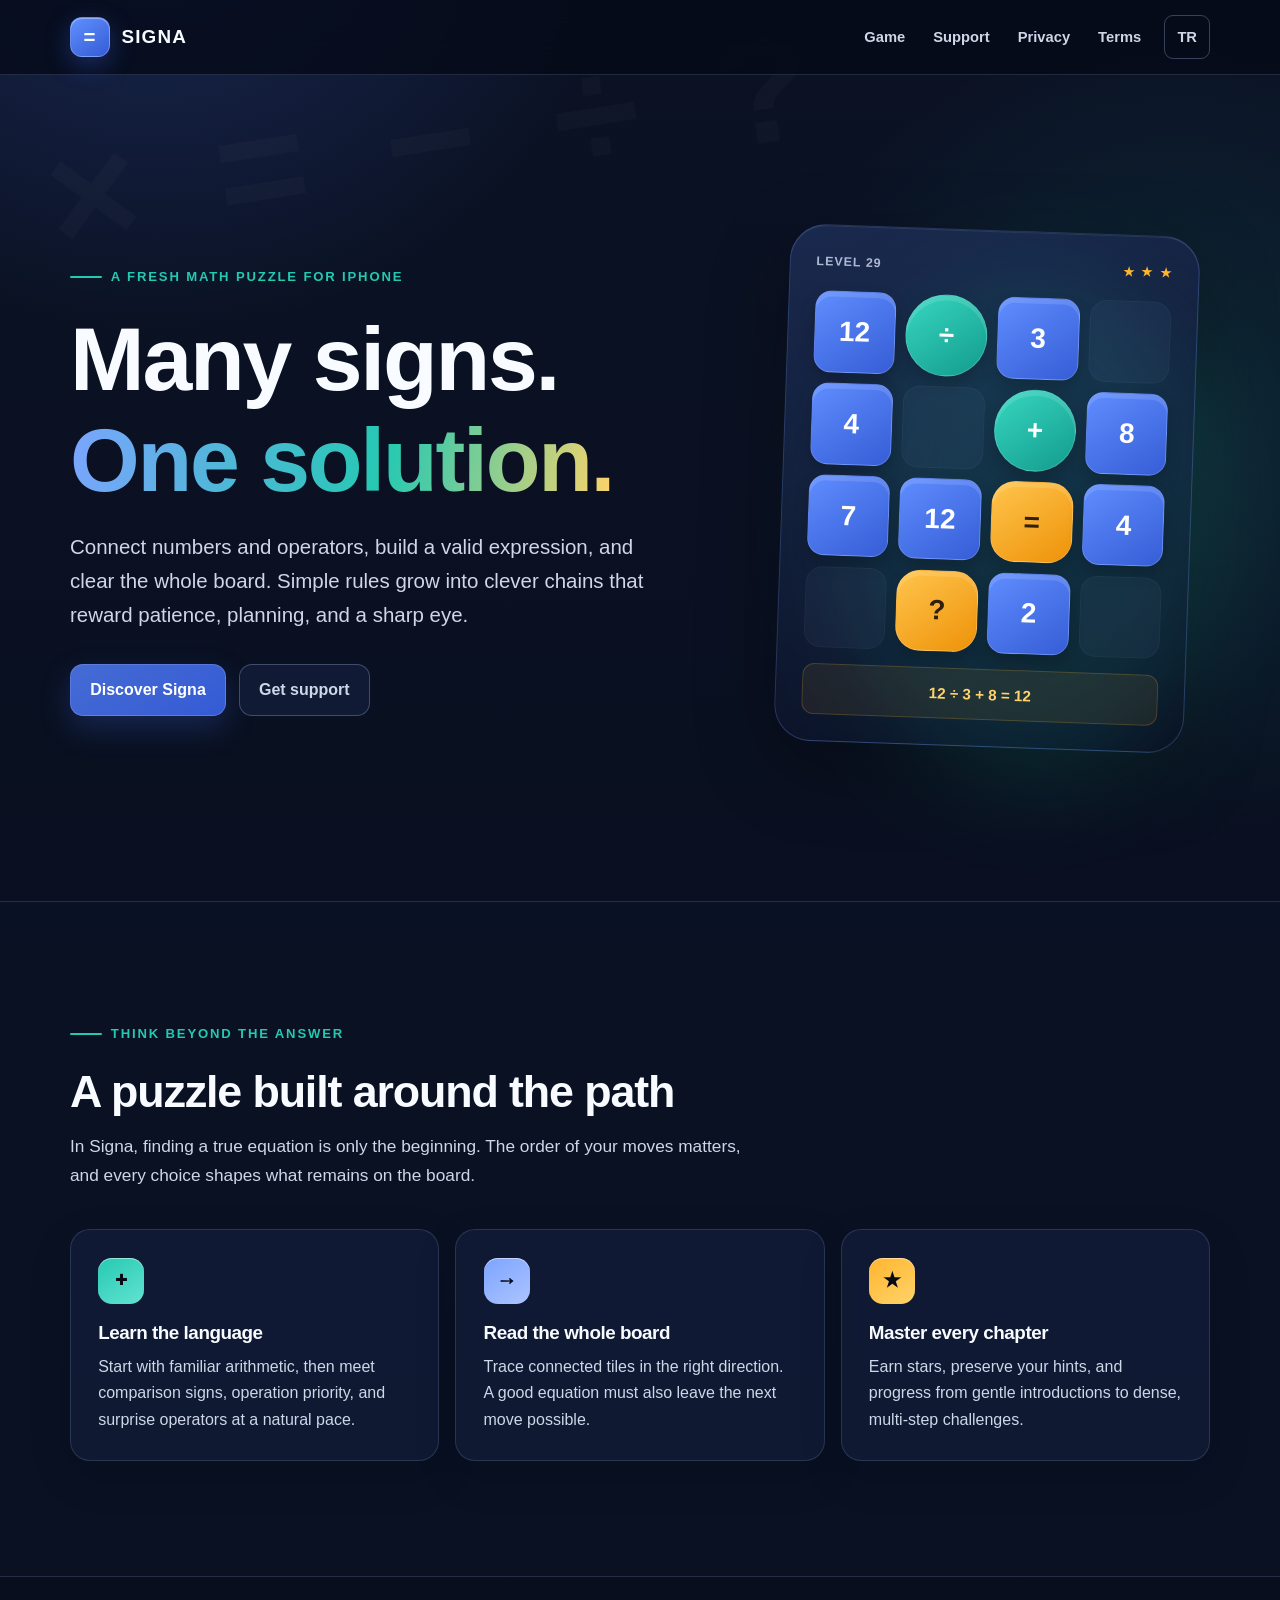
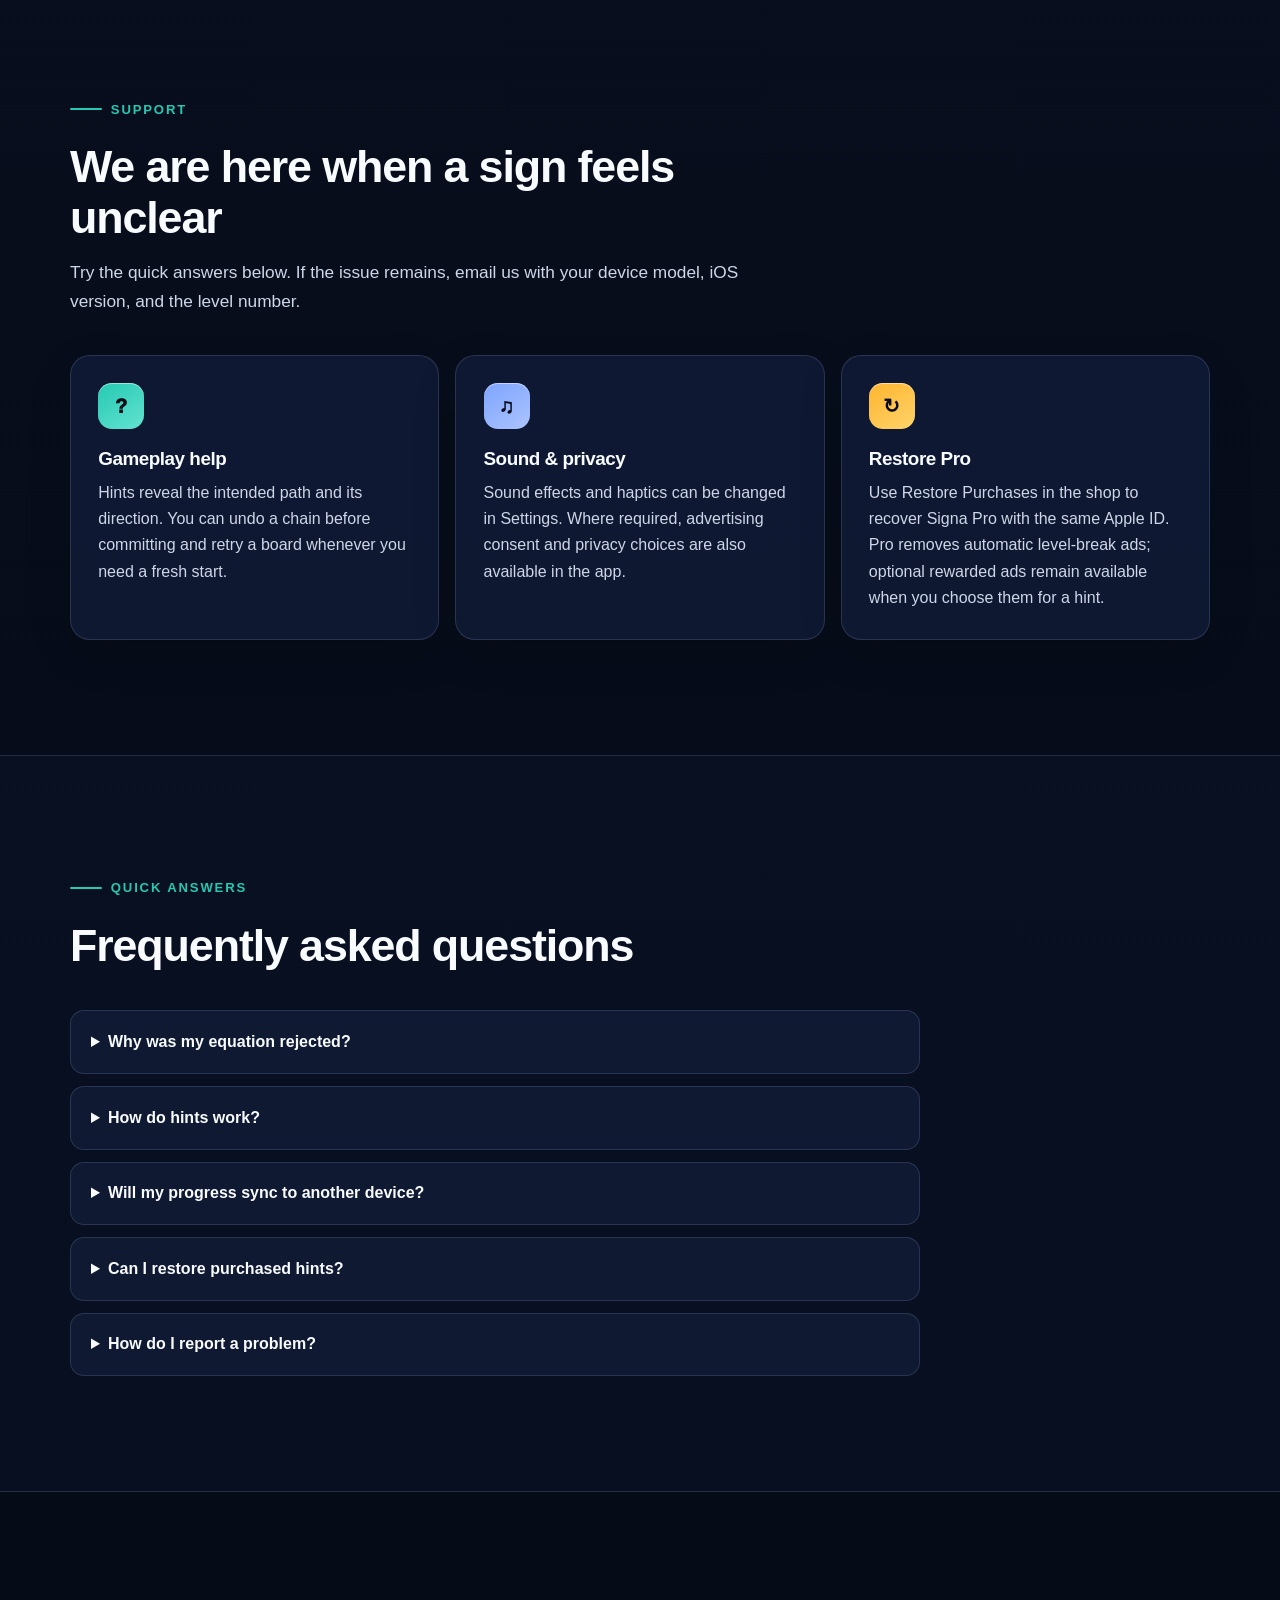
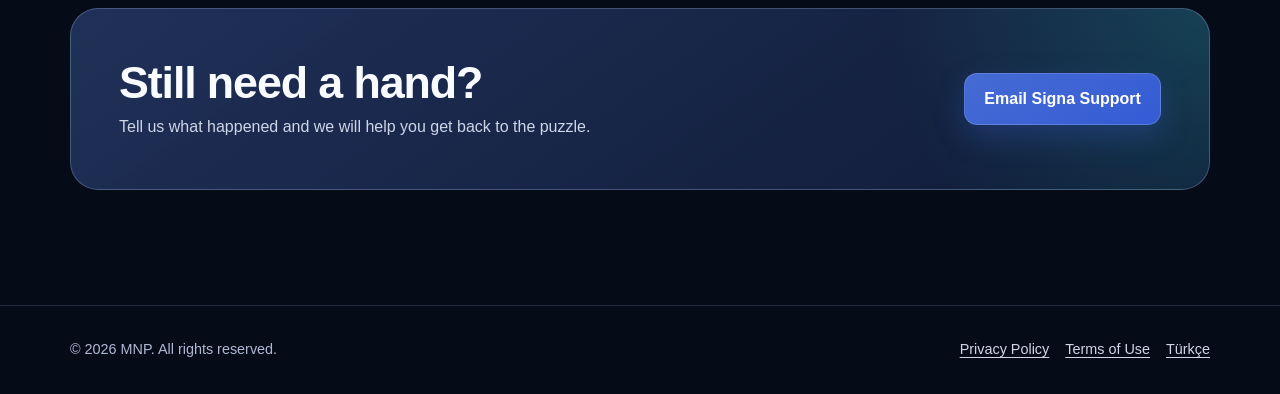
==== index.html @ b0ca20c3 "Add Signa support and legal pages" ====
<!doctype html>
<html lang="en">
<head>
  <meta charset="utf-8">
  <meta name="viewport" content="width=device-width, initial-scale=1">
  <meta name="theme-color" content="#0b1224">
  <meta name="description" content="Signa is a focused math puzzle game where numbers, operators, and logic connect into one satisfying solution.">
  <title>Signa: Math Puzzle — Think in signs</title>
  <link rel="stylesheet" href="styles.css">
</head>
<body>
  <a class="skip-link" href="#main">Skip to content</a>

  <header class="site-header">
    <div class="header-inner">
      <a class="brand" href="index.html" aria-label="Signa home">
        <span class="brand-mark" aria-hidden="true">=</span>
        <span>Signa</span>
      </a>
      <nav class="site-nav" aria-label="Main navigation">
        <a href="#game">Game</a>
        <a href="#support">Support</a>
        <a href="privacy.html">Privacy</a>
        <a href="terms.html">Terms</a>
        <a class="language-link" href="index-tr.html" lang="tr" hreflang="tr">TR</a>
      </nav>
    </div>
  </header>

  <main id="main">
    <section class="container hero" aria-labelledby="hero-title">
      <div class="hero-copy">
        <span class="eyebrow">A fresh math puzzle for iPhone</span>
        <h1 id="hero-title">Many signs.<br><span class="gradient-text">One solution.</span></h1>
        <p>Connect numbers and operators, build a valid expression, and clear the whole board. Simple rules grow into clever chains that reward patience, planning, and a sharp eye.</p>
        <div class="actions">
          <a class="button" href="#game">Discover Signa</a>
          <a class="button button-secondary" href="mailto:mnpekdemir.apps@gmail.com?subject=Signa%20Support">Get support</a>
        </div>
      </div>

      <div class="game-preview" role="group" aria-label="Stylized Signa puzzle board">
        <div class="preview-top">
          <span>Level 29</span>
          <span class="stars" role="img" aria-label="Three stars">★ ★ ★</span>
        </div>
        <div class="tile-grid" aria-hidden="true">
          <span class="tile">12</span><span class="tile op">÷</span><span class="tile">3</span><span class="tile empty"></span>
          <span class="tile">4</span><span class="tile empty"></span><span class="tile op">+</span><span class="tile">8</span>
          <span class="tile">7</span><span class="tile">12</span><span class="tile equal">=</span><span class="tile">4</span>
          <span class="tile empty"></span><span class="tile equal">?</span><span class="tile">2</span><span class="tile empty"></span>
        </div>
        <p class="preview-equation">12 ÷ 3 + 8 = 12</p>
      </div>
    </section>

    <section class="section section-muted" id="game" aria-labelledby="game-title">
      <div class="container">
        <div class="section-heading">
          <span class="eyebrow">Think beyond the answer</span>
          <h2 id="game-title">A puzzle built around the path</h2>
          <p>In Signa, finding a true equation is only the beginning. The order of your moves matters, and every choice shapes what remains on the board.</p>
        </div>
        <div class="feature-grid">
          <article class="card">
            <span class="icon-chip" aria-hidden="true">+</span>
            <h3>Learn the language</h3>
            <p>Start with familiar arithmetic, then meet comparison signs, operation priority, and surprise operators at a natural pace.</p>
          </article>
          <article class="card">
            <span class="icon-chip" aria-hidden="true">→</span>
            <h3>Read the whole board</h3>
            <p>Trace connected tiles in the right direction. A good equation must also leave the next move possible.</p>
          </article>
          <article class="card">
            <span class="icon-chip" aria-hidden="true">★</span>
            <h3>Master every chapter</h3>
            <p>Earn stars, preserve your hints, and progress from gentle introductions to dense, multi-step challenges.</p>
          </article>
        </div>
      </div>
    </section>

    <section class="section" id="support" aria-labelledby="support-title">
      <div class="container">
        <div class="section-heading">
          <span class="eyebrow">Support</span>
          <h2 id="support-title">We are here when a sign feels unclear</h2>
          <p>Try the quick answers below. If the issue remains, email us with your device model, iOS version, and the level number.</p>
        </div>

        <div class="support-grid">
          <article class="card">
            <span class="icon-chip" aria-hidden="true">?</span>
            <h3>Gameplay help</h3>
            <p>Hints reveal the intended path and its direction. You can undo a chain before committing and retry a board whenever you need a fresh start.</p>
          </article>
          <article class="card">
            <span class="icon-chip" aria-hidden="true">♫</span>
            <h3>Sound &amp; privacy</h3>
            <p>Sound effects and haptics can be changed in Settings. Where required, advertising consent and privacy choices are also available in the app.</p>
          </article>
          <article class="card">
            <span class="icon-chip" aria-hidden="true">↻</span>
            <h3>Restore Pro</h3>
            <p>Use Restore Purchases in the shop to recover Signa Pro with the same Apple ID. Pro removes automatic level-break ads; optional rewarded ads remain available when you choose them for a hint.</p>
          </article>
        </div>
      </div>
    </section>

    <section class="section section-muted" aria-labelledby="faq-title">
      <div class="container">
        <div class="section-heading">
          <span class="eyebrow">Quick answers</span>
          <h2 id="faq-title">Frequently asked questions</h2>
        </div>
        <div class="faq-list">
          <details>
            <summary>Why was my equation rejected?</summary>
            <p>A chain must follow connected tiles in sequence, use a supported expression, and satisfy the board's rule. The complete board may require a specific order even when another partial equation is mathematically true. If a valid chain appears to be rejected, send us the level number and a screenshot.</p>
          </details>
          <details>
            <summary>How do hints work?</summary>
            <p>A hint shows the next intended chain and its direction. You can earn or purchase additional hints in the shop. Rewarded ads may also grant one hint when available.</p>
          </details>
          <details>
            <summary>Will my progress sync to another device?</summary>
            <p>Signa does not currently use player accounts or cloud progress sync. Progress, settings, and hint balance are stored locally on your device and may be lost if the app is deleted.</p>
          </details>
          <details>
            <summary>Can I restore purchased hints?</summary>
            <p>Hint packs are consumable purchases and Apple does not restore consumables. Unused hints have no time-based expiry while their local app data remains available. The non-consumable Pro purchase can be restored.</p>
          </details>
          <details>
            <summary>How do I report a problem?</summary>
            <p>Email <a href="mailto:mnpekdemir.apps@gmail.com?subject=Signa%20Bug%20Report">mnpekdemir.apps@gmail.com</a>. Please include the level number, device model, iOS version, and a screenshot or short screen recording when possible.</p>
          </details>
        </div>
      </div>
    </section>

    <section class="section" aria-labelledby="contact-title">
      <div class="container contact-panel">
        <div>
          <h2 id="contact-title">Still need a hand?</h2>
          <p>Tell us what happened and we will help you get back to the puzzle.</p>
        </div>
        <a class="button" href="mailto:mnpekdemir.apps@gmail.com?subject=Signa%20Support">Email Signa Support</a>
      </div>
    </section>
  </main>

  <footer class="site-footer">
    <div class="container footer-inner">
      <span>© 2026 MNP. All rights reserved.</span>
      <nav class="footer-links" aria-label="Footer navigation">
        <a href="privacy.html">Privacy Policy</a>
        <a href="terms.html">Terms of Use</a>
        <a href="index-tr.html" lang="tr" hreflang="tr">Türkçe</a>
      </nav>
    </div>
  </footer>
</body>
</html>
---- styles.css ----
:root {
  color-scheme: dark;
  --navy-950: #060b18;
  --navy-900: #0b1224;
  --navy-850: #101a33;
  --navy-800: #15213f;
  --navy-700: #24345f;
  --ink: #f8fbff;
  --muted: #aeb9d4;
  --muted-strong: #ced6e8;
  --blue: #4f7cff;
  --blue-light: #7ca4ff;
  --teal: #25c9b2;
  --gold: #ffb52e;
  --gold-light: #ffd36a;
  --red: #ff7085;
  --border: rgba(159, 179, 225, 0.18);
  --border-strong: rgba(159, 179, 225, 0.32);
  --surface: rgba(18, 29, 57, 0.78);
  --surface-strong: #121d39;
  --shadow: 0 24px 80px rgba(0, 0, 0, 0.32);
  --radius-xl: 28px;
  --radius-lg: 20px;
  --radius-md: 14px;
  --max-width: 1140px;
}

*,
*::before,
*::after {
  box-sizing: border-box;
}

html {
  scroll-behavior: smooth;
}

body {
  min-width: 320px;
  margin: 0;
  color: var(--ink);
  background:
    radial-gradient(circle at 12% -4%, rgba(79, 124, 255, 0.24), transparent 30rem),
    radial-gradient(circle at 92% 12%, rgba(37, 201, 178, 0.13), transparent 26rem),
    linear-gradient(180deg, var(--navy-900), var(--navy-950) 75%);
  font-family: -apple-system, BlinkMacSystemFont, "Segoe UI", Roboto, Helvetica, Arial, sans-serif;
  font-size: 16px;
  line-height: 1.65;
  -webkit-font-smoothing: antialiased;
}

body::before {
  position: fixed;
  inset: 0;
  z-index: -1;
  pointer-events: none;
  content: "+   ×   =   −   ÷   ?";
  color: rgba(255, 255, 255, 0.018);
  font-size: clamp(3rem, 11vw, 10rem);
  font-weight: 900;
  letter-spacing: 0.11em;
  line-height: 2.1;
  overflow: hidden;
  transform: rotate(-9deg) scale(1.12);
}

a {
  color: var(--blue-light);
  text-underline-offset: 0.2em;
  text-decoration-thickness: 0.08em;
}

a:hover {
  color: #a9c2ff;
}

a:focus-visible,
button:focus-visible,
summary:focus-visible {
  outline: 3px solid var(--gold);
  outline-offset: 4px;
  border-radius: 5px;
}

img,
svg {
  display: block;
  max-width: 100%;
}

h1,
h2,
h3 {
  margin-top: 0;
  color: var(--ink);
  line-height: 1.13;
  letter-spacing: -0.025em;
}

h1 {
  margin-bottom: 1.2rem;
  font-size: clamp(2.75rem, 7vw, 5.6rem);
  font-weight: 850;
}

h2 {
  margin-bottom: 1rem;
  font-size: clamp(1.8rem, 3.6vw, 2.8rem);
  font-weight: 800;
}

h3 {
  margin-bottom: 0.65rem;
  font-size: 1.18rem;
  font-weight: 760;
}

p {
  margin: 0 0 1rem;
}

ul,
ol {
  padding-left: 1.35rem;
}

li + li {
  margin-top: 0.45rem;
}

.skip-link {
  position: fixed;
  top: 0.75rem;
  left: 0.75rem;
  z-index: 100;
  padding: 0.7rem 1rem;
  color: var(--navy-950);
  background: var(--gold);
  border-radius: 10px;
  font-weight: 800;
  transform: translateY(-160%);
}

.skip-link:focus {
  transform: translateY(0);
}

.site-header {
  position: sticky;
  top: 0;
  z-index: 20;
  border-bottom: 1px solid var(--border);
  background: rgba(6, 11, 24, 0.8);
  -webkit-backdrop-filter: blur(18px);
  backdrop-filter: blur(18px);
}

.header-inner,
.container {
  width: min(calc(100% - 2rem), var(--max-width));
  margin-inline: auto;
}

.header-inner {
  display: flex;
  align-items: center;
  justify-content: space-between;
  min-height: 74px;
  gap: 1.5rem;
}

.brand {
  display: inline-flex;
  align-items: center;
  gap: 0.72rem;
  color: var(--ink);
  font-size: 1.18rem;
  font-weight: 850;
  letter-spacing: 0.06em;
  text-decoration: none;
  text-transform: uppercase;
}

.brand:hover {
  color: var(--ink);
}

.brand-mark {
  display: grid;
  width: 40px;
  aspect-ratio: 1;
  place-items: center;
  color: white;
  background: linear-gradient(145deg, #6090ff, #355bd5);
  border: 1px solid rgba(255, 255, 255, 0.22);
  border-radius: 12px;
  box-shadow: 0 8px 25px rgba(59, 98, 223, 0.35), inset 0 1px rgba(255, 255, 255, 0.35);
  font-size: 1.28rem;
  line-height: 1;
}

.site-nav {
  display: flex;
  align-items: center;
  justify-content: flex-end;
  gap: 0.25rem;
}

.site-nav a {
  padding: 0.55rem 0.75rem;
  color: var(--muted-strong);
  border-radius: 9px;
  font-size: 0.92rem;
  font-weight: 700;
  text-decoration: none;
}

.site-nav a:hover,
.site-nav a[aria-current="page"] {
  color: white;
  background: rgba(124, 164, 255, 0.11);
}

.language-link {
  margin-left: 0.45rem;
  border: 1px solid var(--border-strong);
}

.hero {
  position: relative;
  display: grid;
  grid-template-columns: minmax(0, 1.15fr) minmax(280px, 0.85fr);
  align-items: center;
  min-height: calc(100vh - 74px);
  padding-block: 5.5rem;
  gap: clamp(3rem, 7vw, 7rem);
}

.eyebrow {
  display: inline-flex;
  align-items: center;
  gap: 0.55rem;
  margin-bottom: 1.3rem;
  color: var(--teal);
  font-size: 0.82rem;
  font-weight: 800;
  letter-spacing: 0.14em;
  text-transform: uppercase;
}

.eyebrow::before {
  width: 2rem;
  height: 2px;
  content: "";
  background: currentColor;
  border-radius: 999px;
}

.gradient-text {
  color: transparent;
  background: linear-gradient(100deg, var(--blue-light), var(--teal) 58%, var(--gold-light));
  -webkit-background-clip: text;
  background-clip: text;
}

.hero-copy > p {
  max-width: 41rem;
  color: var(--muted-strong);
  font-size: clamp(1.08rem, 2vw, 1.28rem);
}

.actions {
  display: flex;
  flex-wrap: wrap;
  margin-top: 2rem;
  gap: 0.8rem;
}

.button {
  display: inline-flex;
  align-items: center;
  justify-content: center;
  min-height: 50px;
  padding: 0.75rem 1.2rem;
  color: white;
  background: linear-gradient(145deg, #456bd4, #355bd5);
  border: 1px solid rgba(255, 255, 255, 0.16);
  border-radius: 13px;
  box-shadow: 0 12px 30px rgba(61, 100, 220, 0.26);
  font-weight: 800;
  text-decoration: none;
}

.button:hover {
  color: white;
  transform: translateY(-1px);
}

.button-secondary {
  color: var(--muted-strong);
  background: rgba(20, 32, 62, 0.7);
  border-color: var(--border-strong);
  box-shadow: none;
}

.button-secondary:hover {
  color: white;
}

.game-preview {
  position: relative;
  width: min(100%, 410px);
  margin-inline: auto;
  padding: clamp(1rem, 3vw, 1.6rem);
  background: linear-gradient(160deg, rgba(27, 43, 81, 0.95), rgba(8, 15, 32, 0.96));
  border: 1px solid rgba(124, 164, 255, 0.24);
  border-radius: 36px;
  box-shadow: var(--shadow), inset 0 1px rgba(255, 255, 255, 0.08);
  transform: rotate(2deg);
}

.game-preview::after {
  position: absolute;
  inset: 8% -8% -8% 15%;
  z-index: -1;
  content: "";
  background: rgba(37, 201, 178, 0.12);
  filter: blur(45px);
  border-radius: 50%;
}

.preview-top {
  display: flex;
  align-items: center;
  justify-content: space-between;
  margin-bottom: 1.2rem;
  color: var(--muted);
  font-size: 0.78rem;
  font-weight: 800;
  letter-spacing: 0.08em;
  text-transform: uppercase;
}

.stars {
  color: var(--gold);
  letter-spacing: 0.13rem;
}

.tile-grid {
  display: grid;
  grid-template-columns: repeat(4, 1fr);
  gap: 0.65rem;
}

.tile {
  display: grid;
  aspect-ratio: 1;
  place-items: center;
  color: white;
  background: linear-gradient(145deg, #5f8dff, #365dd6);
  border: 1px solid rgba(255, 255, 255, 0.16);
  border-radius: 17px;
  box-shadow: inset 0 5px rgba(255, 255, 255, 0.12), 0 8px 16px rgba(0, 0, 0, 0.18);
  font-size: clamp(1.05rem, 3.3vw, 1.75rem);
  font-weight: 900;
}

.tile.op {
  background: linear-gradient(145deg, #37d7c0, #139b8d);
  border-radius: 50%;
}

.tile.equal {
  color: #302009;
  background: linear-gradient(145deg, #ffc54d, #ee9209);
  border-radius: 30%;
}

.tile.empty {
  background: rgba(150, 167, 207, 0.055);
  border-color: rgba(150, 167, 207, 0.06);
  box-shadow: none;
}

.preview-equation {
  margin: 1rem 0 0;
  padding: 0.75rem 1rem;
  color: var(--gold-light);
  background: rgba(255, 181, 46, 0.08);
  border: 1px solid rgba(255, 181, 46, 0.2);
  border-radius: 12px;
  font-size: 0.95rem;
  font-weight: 800;
  text-align: center;
}

.section {
  padding-block: clamp(4.5rem, 9vw, 7.5rem);
}

.section-muted {
  border-block: 1px solid var(--border);
  background: rgba(12, 20, 40, 0.56);
}

.section-heading {
  max-width: 44rem;
  margin-bottom: 2.5rem;
}

.section-heading p,
.lead {
  color: var(--muted-strong);
  font-size: 1.08rem;
}

.feature-grid,
.support-grid {
  display: grid;
  grid-template-columns: repeat(3, 1fr);
  gap: 1rem;
}

.card {
  padding: clamp(1.25rem, 3vw, 1.7rem);
  background: var(--surface);
  border: 1px solid var(--border);
  border-radius: var(--radius-lg);
  box-shadow: 0 15px 45px rgba(0, 0, 0, 0.12);
}

.card p:last-child {
  margin-bottom: 0;
}

.card p,
.card li {
  color: var(--muted-strong);
}

.icon-chip {
  display: grid;
  width: 46px;
  aspect-ratio: 1;
  margin-bottom: 1.15rem;
  place-items: center;
  color: var(--navy-950);
  background: linear-gradient(145deg, var(--teal), #63e3d1);
  border-radius: 14px;
  box-shadow: inset 0 1px rgba(255, 255, 255, 0.5);
  font-size: 1.25rem;
  font-weight: 950;
}

.card:nth-child(2) .icon-chip {
  background: linear-gradient(145deg, var(--blue-light), #adc4ff);
}

.card:nth-child(3) .icon-chip {
  background: linear-gradient(145deg, var(--gold), var(--gold-light));
}

.faq-list {
  display: grid;
  max-width: 850px;
  gap: 0.75rem;
}

details {
  background: var(--surface);
  border: 1px solid var(--border);
  border-radius: var(--radius-md);
}

summary {
  padding: 1.1rem 1.25rem;
  cursor: pointer;
  font-weight: 780;
}

details p {
  padding: 0 1.25rem 1.15rem;
  color: var(--muted-strong);
}

.contact-panel {
  display: flex;
  align-items: center;
  justify-content: space-between;
  padding: clamp(1.6rem, 4vw, 3rem);
  background:
    radial-gradient(circle at 100% 0, rgba(37, 201, 178, 0.2), transparent 20rem),
    linear-gradient(145deg, rgba(36, 52, 95, 0.9), rgba(16, 29, 57, 0.95));
  border: 1px solid var(--border-strong);
  border-radius: var(--radius-xl);
  gap: 2rem;
}

.contact-panel h2 {
  margin-bottom: 0.45rem;
}

.contact-panel p {
  margin-bottom: 0;
  color: var(--muted-strong);
}

.site-footer {
  padding-block: 2rem;
  color: var(--muted);
  border-top: 1px solid var(--border);
  font-size: 0.9rem;
}

.footer-inner {
  display: flex;
  align-items: center;
  justify-content: space-between;
  gap: 1.5rem;
}

.footer-links {
  display: flex;
  flex-wrap: wrap;
  gap: 1rem;
}

.footer-links a {
  color: var(--muted-strong);
}

/* Policy pages */
.policy-shell {
  display: grid;
  grid-template-columns: 240px minmax(0, 800px);
  align-items: start;
  padding-block: clamp(3.5rem, 7vw, 6rem);
  gap: clamp(2rem, 5vw, 4.5rem);
}

.policy-nav {
  position: sticky;
  top: 104px;
  padding: 1.1rem;
  background: rgba(16, 26, 51, 0.72);
  border: 1px solid var(--border);
  border-radius: var(--radius-md);
}

.policy-nav strong {
  display: block;
  margin-bottom: 0.65rem;
  font-size: 0.78rem;
  letter-spacing: 0.12em;
  text-transform: uppercase;
}

.policy-nav a {
  display: block;
  padding: 0.38rem 0.5rem;
  color: var(--muted-strong);
  border-radius: 7px;
  font-size: 0.88rem;
  text-decoration: none;
}

.policy-nav a:hover {
  color: white;
  background: rgba(124, 164, 255, 0.1);
}

.policy-content h1 {
  margin-bottom: 0.75rem;
  font-size: clamp(2.35rem, 6vw, 4.4rem);
}

.policy-meta {
  margin-bottom: 2.5rem;
  color: var(--muted);
}

.policy-summary {
  margin-bottom: 2.5rem;
  padding: 1.3rem 1.5rem;
  color: var(--muted-strong);
  background: rgba(37, 201, 178, 0.075);
  border: 1px solid rgba(37, 201, 178, 0.22);
  border-radius: var(--radius-md);
}

.policy-section {
  padding-top: 1rem;
  margin-bottom: 2.8rem;
  scroll-margin-top: 100px;
}

.policy-section h2 {
  font-size: clamp(1.45rem, 3vw, 2rem);
}

.policy-section h3 {
  margin-top: 1.6rem;
}

.policy-section p,
.policy-section li {
  color: var(--muted-strong);
}

.policy-section strong {
  color: var(--ink);
}

.data-table-wrap {
  overflow-x: auto;
  margin-block: 1.2rem;
  border: 1px solid var(--border);
  border-radius: var(--radius-md);
}

table {
  width: 100%;
  border-collapse: collapse;
  font-size: 0.92rem;
}

th,
td {
  padding: 0.9rem 1rem;
  border-bottom: 1px solid var(--border);
  text-align: left;
  vertical-align: top;
}

th {
  color: var(--ink);
  background: rgba(124, 164, 255, 0.08);
  font-size: 0.8rem;
  letter-spacing: 0.04em;
  text-transform: uppercase;
}

td {
  color: var(--muted-strong);
}

tr:last-child td {
  border-bottom: 0;
}

.notice {
  padding: 1rem 1.15rem;
  color: var(--muted-strong);
  background: rgba(255, 181, 46, 0.075);
  border-left: 3px solid var(--gold);
  border-radius: 0 var(--radius-md) var(--radius-md) 0;
}

.external-list a::after {
  content: " ↗";
  font-size: 0.78em;
}

.legal-contact {
  padding: 1.3rem;
  background: var(--surface);
  border: 1px solid var(--border);
  border-radius: var(--radius-md);
}

@media (max-width: 900px) {
  .hero {
    grid-template-columns: 1fr;
    min-height: auto;
    padding-block: 5rem;
  }

  .game-preview {
    width: min(100%, 370px);
    transform: none;
  }

  .feature-grid,
  .support-grid {
    grid-template-columns: 1fr;
  }

  .policy-shell {
    grid-template-columns: 1fr;
  }

  .policy-nav {
    position: static;
    display: flex;
    overflow-x: auto;
    padding: 0.65rem;
    gap: 0.2rem;
    white-space: nowrap;
  }

  .policy-nav strong {
    display: none;
  }

  .policy-nav a {
    flex: 0 0 auto;
  }
}

@media (max-width: 680px) {
  .header-inner {
    min-height: 66px;
  }

  .site-nav a:not(.language-link) {
    display: none;
  }

  .hero {
    padding-block: 3.8rem;
  }

  .actions,
  .button {
    width: 100%;
  }

  .contact-panel,
  .footer-inner {
    align-items: stretch;
    flex-direction: column;
  }

  .contact-panel .button {
    width: 100%;
  }

  .policy-shell {
    width: min(calc(100% - 1.25rem), var(--max-width));
  }

  th,
  td {
    min-width: 9rem;
  }
}

@media (prefers-reduced-motion: reduce) {
  *,
  *::before,
  *::after {
    scroll-behavior: auto !important;
    transition-duration: 0.01ms !important;
    animation-duration: 0.01ms !important;
    animation-iteration-count: 1 !important;
  }
}

@media print {
  :root {
    color-scheme: light;
  }

  body {
    color: #111;
    background: white;
  }

  body::before,
  .site-header,
  .policy-nav,
  .site-footer {
    display: none;
  }

  .policy-shell {
    display: block;
    width: 100%;
    padding: 0;
  }

  .policy-content h1,
  .policy-content h2,
  .policy-content h3,
  .policy-section strong {
    color: #111;
  }

  .policy-meta,
  .policy-section p,
  .policy-section li,
  td {
    color: #222;
  }

  a {
    color: #111;
  }
}
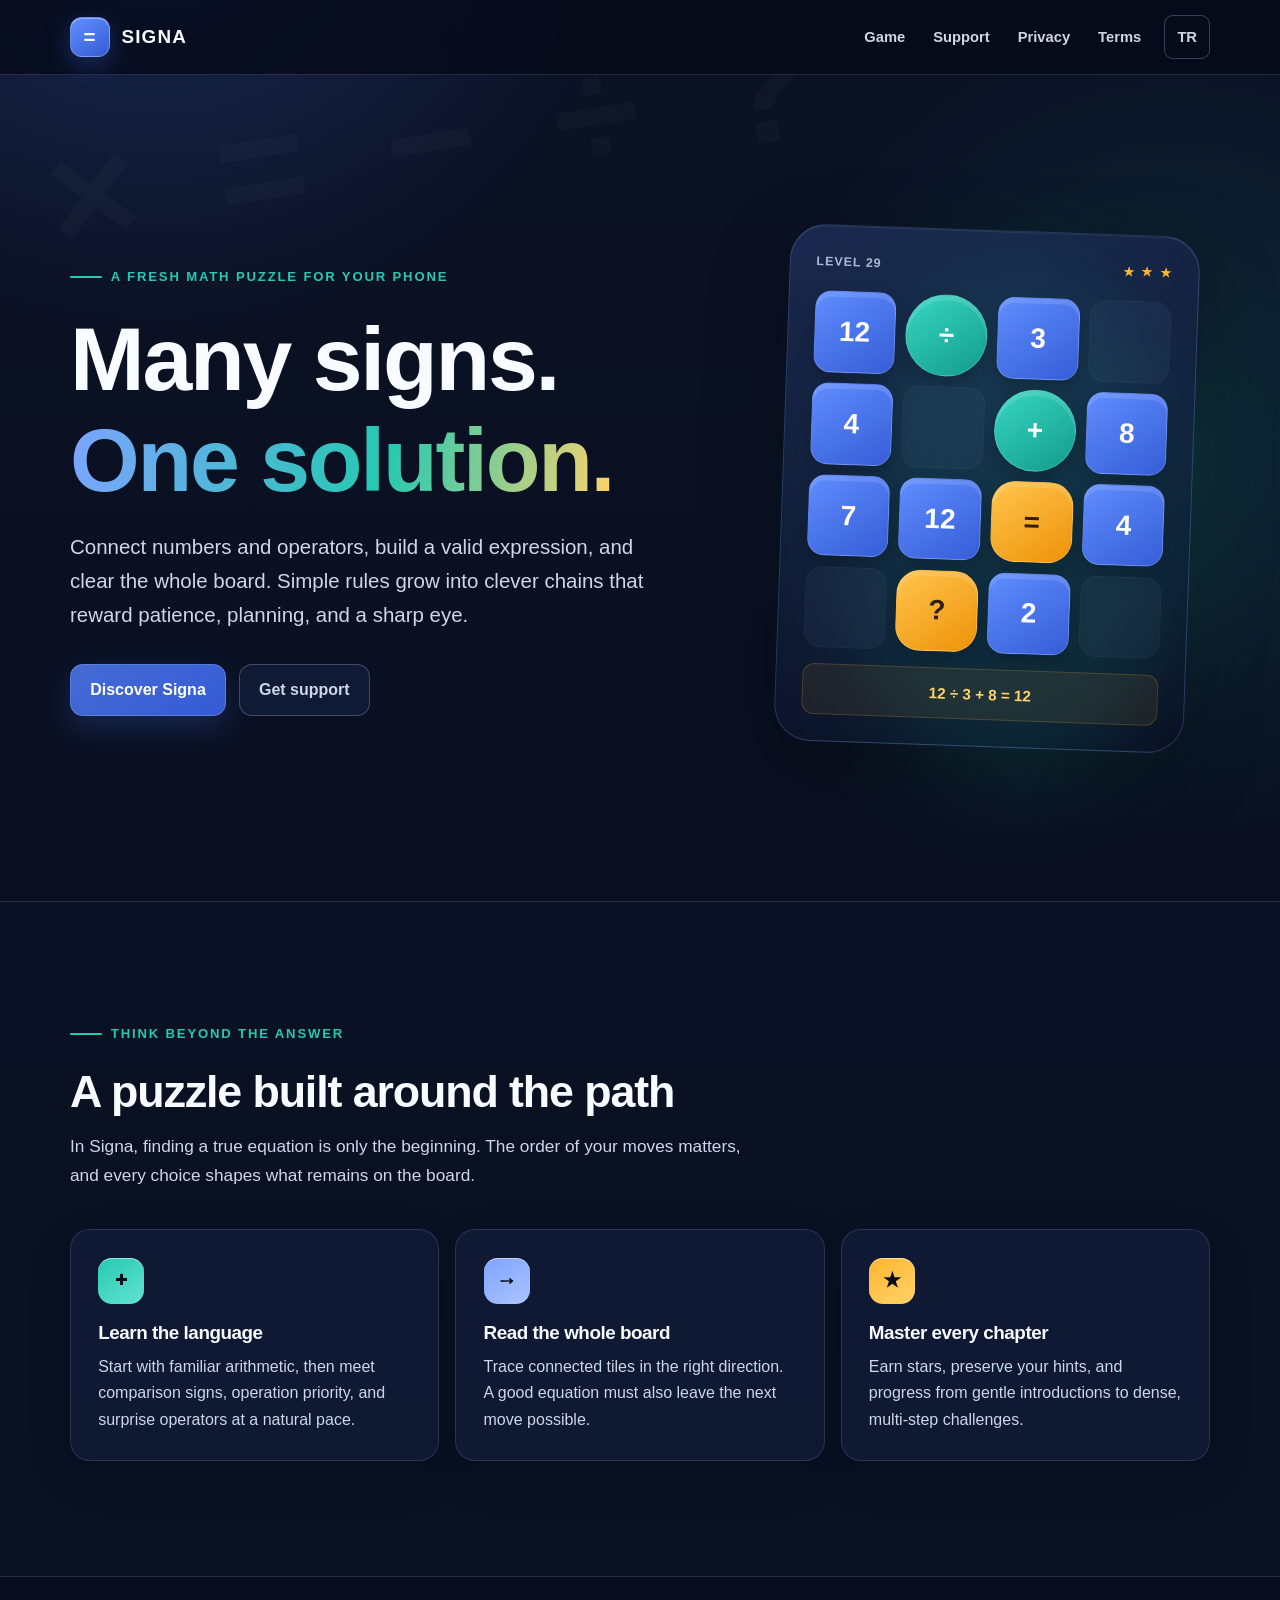
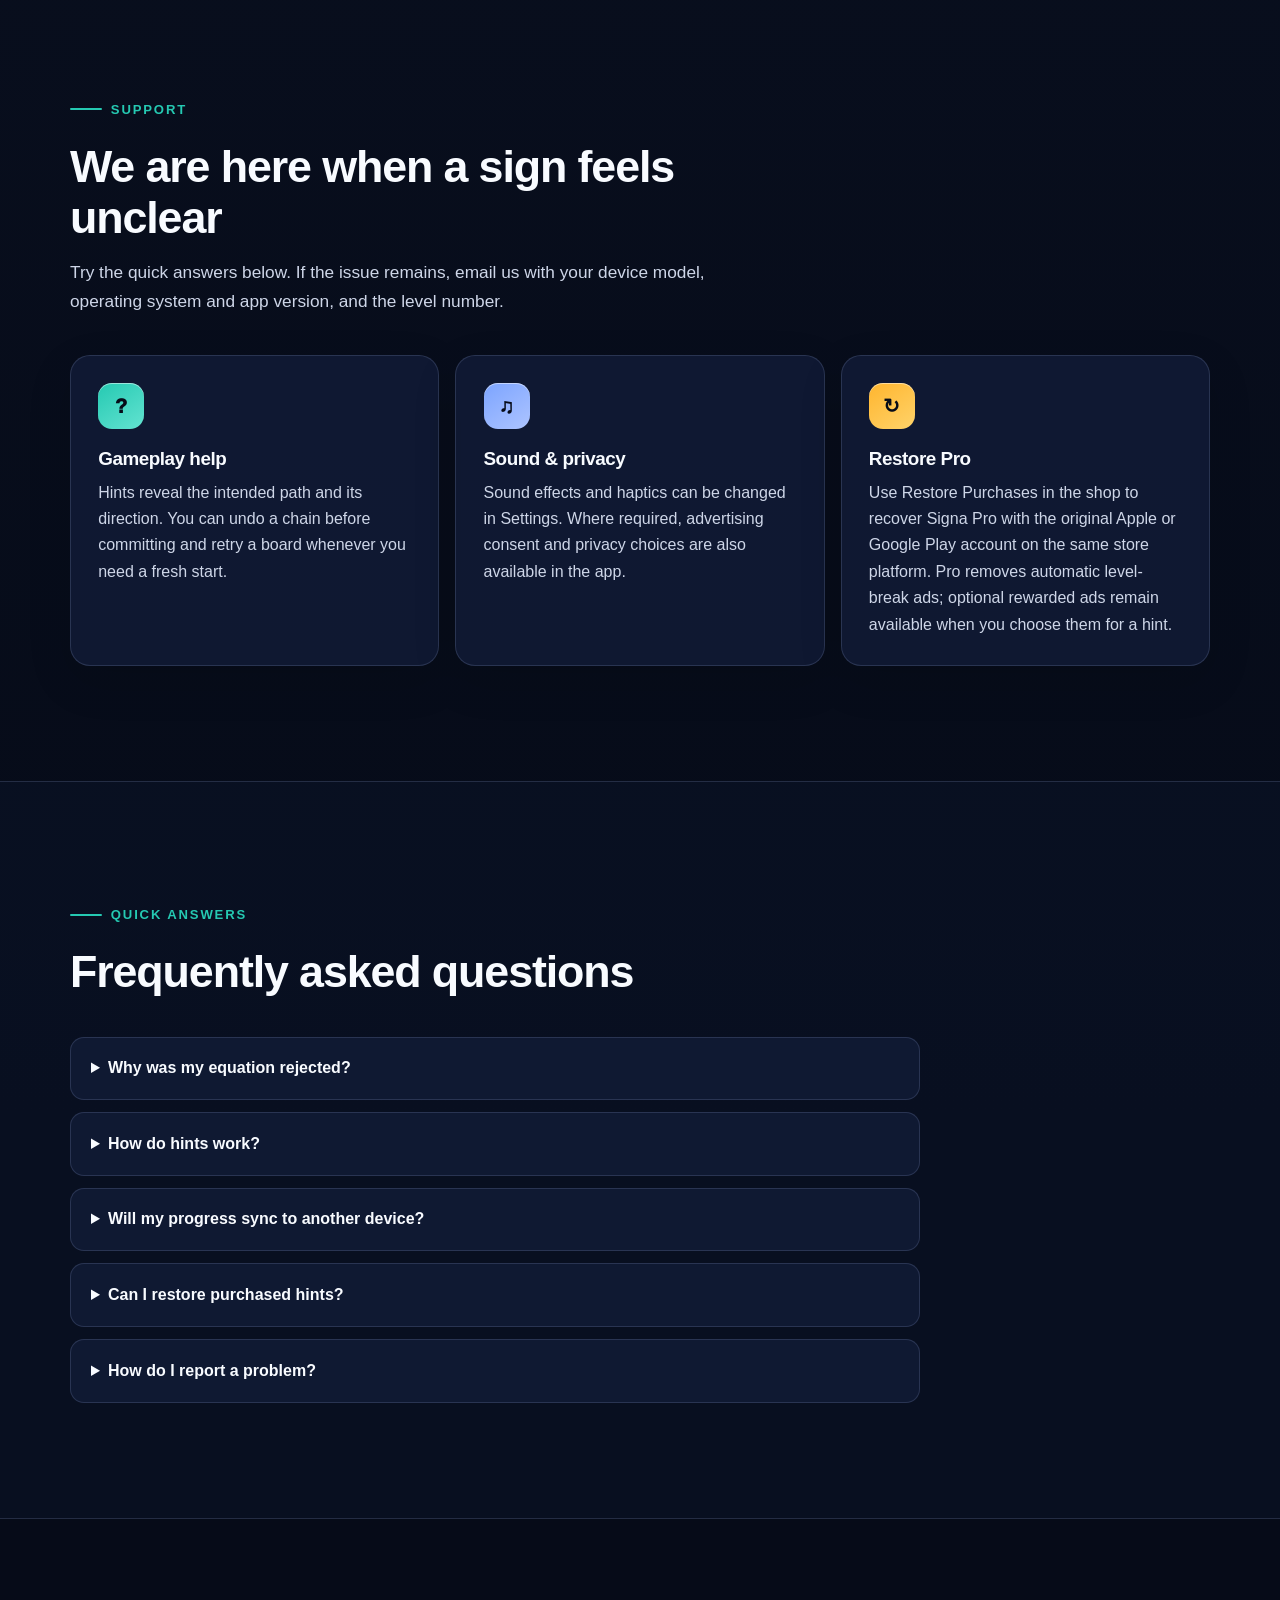
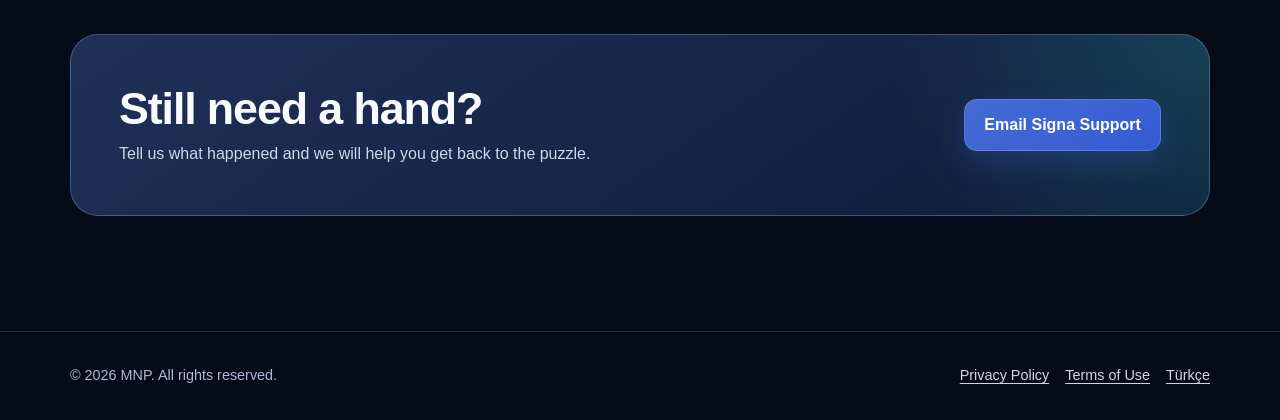
==== commit 7533f578: "Align Signa privacy disclosures with consent and billing behavior" ====
--- a/index.html
+++ b/index.html
@@ -30,7 +30,7 @@
   <main id="main">
     <section class="container hero" aria-labelledby="hero-title">
       <div class="hero-copy">
-        <span class="eyebrow">A fresh math puzzle for iPhone</span>
+        <span class="eyebrow">A fresh math puzzle for your phone</span>
         <h1 id="hero-title">Many signs.<br><span class="gradient-text">One solution.</span></h1>
         <p>Connect numbers and operators, build a valid expression, and clear the whole board. Simple rules grow into clever chains that reward patience, planning, and a sharp eye.</p>
         <div class="actions">
@@ -86,7 +86,7 @@
         <div class="section-heading">
           <span class="eyebrow">Support</span>
           <h2 id="support-title">We are here when a sign feels unclear</h2>
-          <p>Try the quick answers below. If the issue remains, email us with your device model, iOS version, and the level number.</p>
+          <p>Try the quick answers below. If the issue remains, email us with your device model, operating system and app version, and the level number.</p>
         </div>
 
         <div class="support-grid">
@@ -103,7 +103,7 @@
           <article class="card">
             <span class="icon-chip" aria-hidden="true">↻</span>
             <h3>Restore Pro</h3>
-            <p>Use Restore Purchases in the shop to recover Signa Pro with the same Apple ID. Pro removes automatic level-break ads; optional rewarded ads remain available when you choose them for a hint.</p>
+            <p>Use Restore Purchases in the shop to recover Signa Pro with the original Apple or Google Play account on the same store platform. Pro removes automatic level-break ads; optional rewarded ads remain available when you choose them for a hint.</p>
           </article>
         </div>
       </div>
@@ -130,11 +130,11 @@
           </details>
           <details>
             <summary>Can I restore purchased hints?</summary>
-            <p>Hint packs are consumable purchases and Apple does not restore consumables. Unused hints have no time-based expiry while their local app data remains available. The non-consumable Pro purchase can be restored.</p>
+            <p>Hint packs are consumable purchases; restore does not recreate consumed hint purchases. Unused hints have no time-based expiry while their local app data remains available. The non-consumable Pro purchase can be restored.</p>
           </details>
           <details>
             <summary>How do I report a problem?</summary>
-            <p>Email <a href="mailto:mnpekdemir.apps@gmail.com?subject=Signa%20Bug%20Report">mnpekdemir.apps@gmail.com</a>. Please include the level number, device model, iOS version, and a screenshot or short screen recording when possible.</p>
+            <p>Email <a href="mailto:mnpekdemir.apps@gmail.com?subject=Signa%20Bug%20Report">mnpekdemir.apps@gmail.com</a>. Please include the level number, device model, operating system and app version, and a screenshot or short screen recording when possible.</p>
           </details>
         </div>
       </div>
--- a/styles.css
+++ b/styles.css
@@ -37,6 +37,7 @@
 
 body {
   min-width: 320px;
+  overflow-x: clip;
   margin: 0;
   color: var(--ink);
   background:
@@ -321,7 +322,7 @@
 
 .game-preview::after {
   position: absolute;
-  inset: 8% -8% -8% 15%;
+  inset: 8% 0 -8% 15%;
   z-index: -1;
   content: "";
   background: rgba(37, 201, 178, 0.12);
@@ -569,6 +570,11 @@
   background: rgba(124, 164, 255, 0.1);
 }
 
+.policy-content {
+  min-width: 0;
+  overflow-wrap: anywhere;
+}
+
 .policy-content h1 {
   margin-bottom: 0.75rem;
   font-size: clamp(2.35rem, 6vw, 4.4rem);
@@ -686,16 +692,16 @@
   }
 
   .policy-shell {
-    grid-template-columns: 1fr;
+    grid-template-columns: minmax(0, 1fr);
   }
 
   .policy-nav {
     position: static;
     display: flex;
-    overflow-x: auto;
+    flex-wrap: wrap;
     padding: 0.65rem;
     gap: 0.2rem;
-    white-space: nowrap;
+    white-space: normal;
   }
 
   .policy-nav strong {
